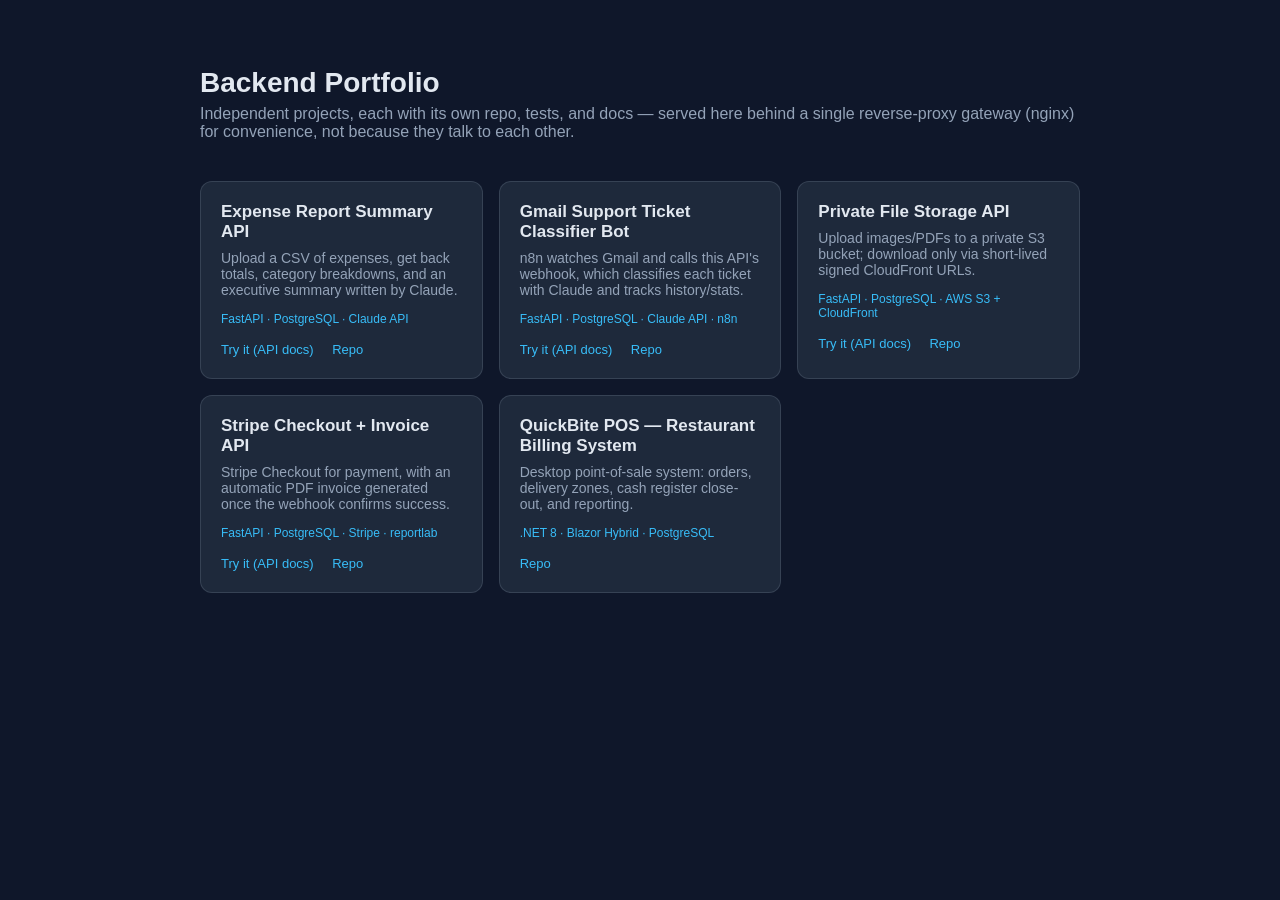
==== landing/index.html @ 59b7db84 "Initial commit: nginx reverse-proxy gateway + landing page for the portfolio Routes /expenses, /supp" ====
<!doctype html>
<html lang="en">
<head>
<meta charset="utf-8" />
<meta name="viewport" content="width=device-width, initial-scale=1" />
<title>Backend Portfolio</title>
<style>
  :root {
    --bg: #0f172a;
    --card: #1e293b;
    --text: #e2e8f0;
    --text-dim: #94a3b8;
    --accent: #38bdf8;
    --line: rgba(148, 163, 184, 0.2);
  }
  * { box-sizing: border-box; }
  body {
    margin: 0;
    font-family: -apple-system, "Segoe UI", Roboto, sans-serif;
    background: var(--bg);
    color: var(--text);
    padding: 48px 20px;
  }
  .wrap { max-width: 880px; margin: 0 auto; }
  h1 { font-size: 28px; margin-bottom: 6px; }
  p.sub { color: var(--text-dim); margin-top: 0; margin-bottom: 40px; }
  .grid {
    display: grid;
    grid-template-columns: repeat(auto-fit, minmax(260px, 1fr));
    gap: 16px;
  }
  .card {
    background: var(--card);
    border: 1px solid var(--line);
    border-radius: 12px;
    padding: 20px;
  }
  .card h2 { margin: 0 0 8px; font-size: 17px; }
  .card p { color: var(--text-dim); font-size: 14px; margin: 0 0 14px; }
  .card .stack { font-size: 12px; color: var(--accent); margin-bottom: 14px; }
  .card a {
    display: inline-block;
    font-size: 13px;
    color: var(--accent);
    text-decoration: none;
    margin-right: 14px;
  }
  .card a:hover { text-decoration: underline; }
</style>
</head>
<body>
  <div class="wrap">
    <h1>Backend Portfolio</h1>
    <p class="sub">Independent projects, each with its own repo, tests, and docs — served here behind a single reverse-proxy gateway (nginx) for convenience, not because they talk to each other.</p>

    <div class="grid">
      <div class="card">
        <h2>Expense Report Summary API</h2>
        <p>Upload a CSV of expenses, get back totals, category breakdowns, and an executive summary written by Claude.</p>
        <div class="stack">FastAPI · PostgreSQL · Claude API</div>
        <a href="/expenses/docs">Try it (API docs)</a>
        <a href="https://github.com/DylanRh2128/APIAutomatizacionAI">Repo</a>
      </div>

      <div class="card">
        <h2>Gmail Support Ticket Classifier Bot</h2>
        <p>n8n watches Gmail and calls this API's webhook, which classifies each ticket with Claude and tracks history/stats.</p>
        <div class="stack">FastAPI · PostgreSQL · Claude API · n8n</div>
        <a href="/support/docs">Try it (API docs)</a>
        <a href="https://github.com/DylanRh2128/BotAutomatizacionDiaria">Repo</a>
      </div>

      <div class="card">
        <h2>Private File Storage API</h2>
        <p>Upload images/PDFs to a private S3 bucket; download only via short-lived signed CloudFront URLs.</p>
        <div class="stack">FastAPI · PostgreSQL · AWS S3 + CloudFront</div>
        <a href="/storage/docs">Try it (API docs)</a>
        <a href="https://github.com/DylanRh2128/AlmacenamientoCDN">Repo</a>
      </div>

      <div class="card">
        <h2>Stripe Checkout + Invoice API</h2>
        <p>Stripe Checkout for payment, with an automatic PDF invoice generated once the webhook confirms success.</p>
        <div class="stack">FastAPI · PostgreSQL · Stripe · reportlab</div>
        <a href="/billing/docs">Try it (API docs)</a>
        <a href="https://github.com/DylanRh2128/PasarelaPagoFacturacion">Repo</a>
      </div>

      <div class="card">
        <h2>QuickBite POS — Restaurant Billing System</h2>
        <p>Desktop point-of-sale system: orders, delivery zones, cash register close-out, and reporting.</p>
        <div class="stack">.NET 8 · Blazor Hybrid · PostgreSQL</div>
        <a href="https://github.com/DylanRh2128/SistemaFacturacion">Repo</a>
      </div>
    </div>
  </div>
</body>
</html>
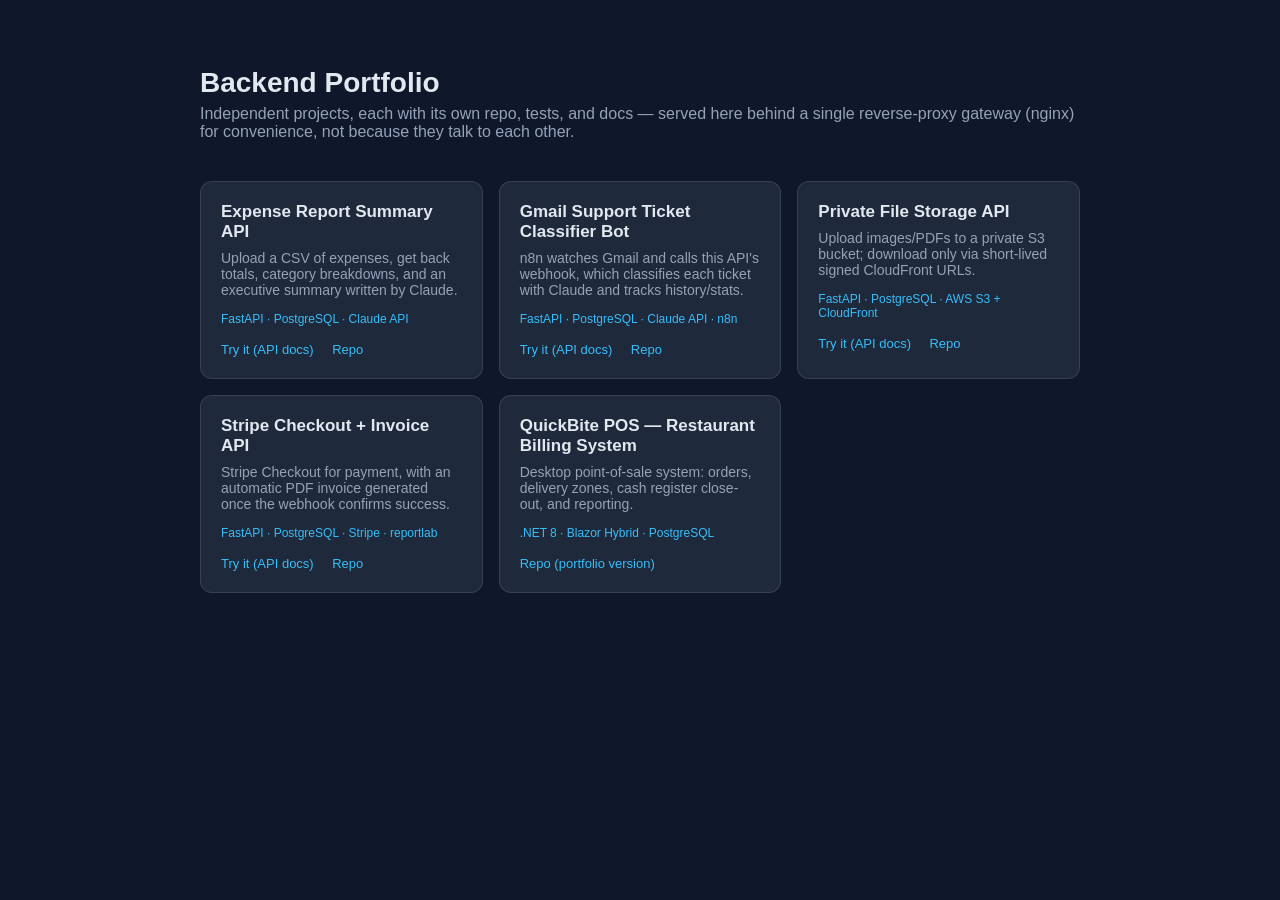
==== commit 5f1527e7: "Build from a Dockerfile, fix sibling repo paths, allow 10 MB uploads docker-compose pointed at a mac" ====
--- a/landing/index.html
+++ b/landing/index.html
@@ -90,7 +90,7 @@
         <h2>QuickBite POS — Restaurant Billing System</h2>
         <p>Desktop point-of-sale system: orders, delivery zones, cash register close-out, and reporting.</p>
         <div class="stack">.NET 8 · Blazor Hybrid · PostgreSQL</div>
-        <a href="https://github.com/DylanRh2128/SistemaFacturacion">Repo</a>
+        <a href="https://github.com/DylanRh2128/SistemaFacturacion/tree/37faba4">Repo (portfolio version)</a>
       </div>
     </div>
   </div>
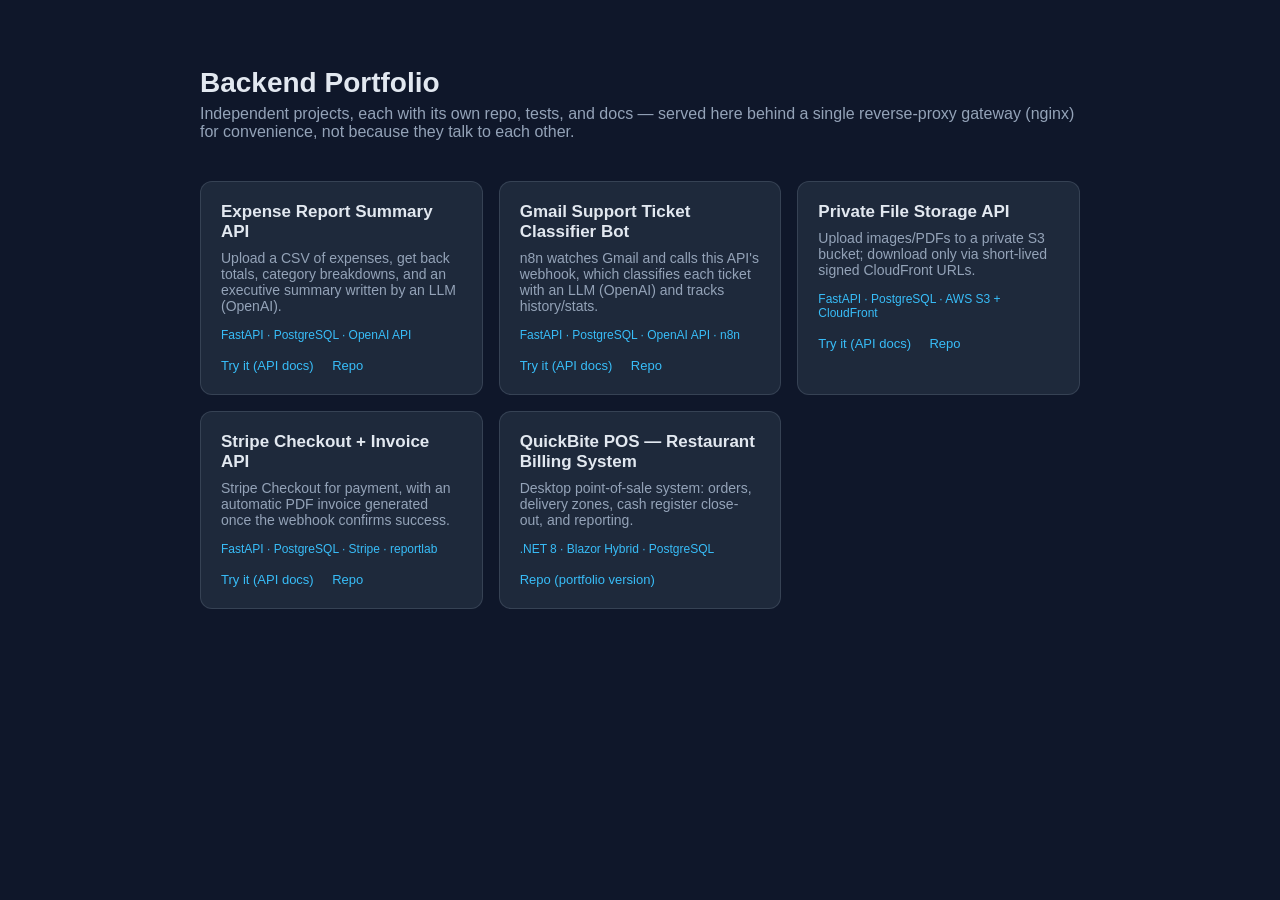
==== commit 6cdde098: "Pass OPENAI_API_KEY and OPENAI_MODEL to the AI services Co-Authored-By: Claude Opus 5.5 <noreply@ant" ====
--- a/landing/index.html
+++ b/landing/index.html
@@ -56,16 +56,16 @@
     <div class="grid">
       <div class="card">
         <h2>Expense Report Summary API</h2>
-        <p>Upload a CSV of expenses, get back totals, category breakdowns, and an executive summary written by Claude.</p>
-        <div class="stack">FastAPI · PostgreSQL · Claude API</div>
+        <p>Upload a CSV of expenses, get back totals, category breakdowns, and an executive summary written by an LLM (OpenAI).</p>
+        <div class="stack">FastAPI · PostgreSQL · OpenAI API</div>
         <a href="/expenses/docs">Try it (API docs)</a>
         <a href="https://github.com/DylanRh2128/APIAutomatizacionAI">Repo</a>
       </div>
 
       <div class="card">
         <h2>Gmail Support Ticket Classifier Bot</h2>
-        <p>n8n watches Gmail and calls this API's webhook, which classifies each ticket with Claude and tracks history/stats.</p>
-        <div class="stack">FastAPI · PostgreSQL · Claude API · n8n</div>
+        <p>n8n watches Gmail and calls this API's webhook, which classifies each ticket with an LLM (OpenAI) and tracks history/stats.</p>
+        <div class="stack">FastAPI · PostgreSQL · OpenAI API · n8n</div>
         <a href="/support/docs">Try it (API docs)</a>
         <a href="https://github.com/DylanRh2128/BotAutomatizacionDiaria">Repo</a>
       </div>
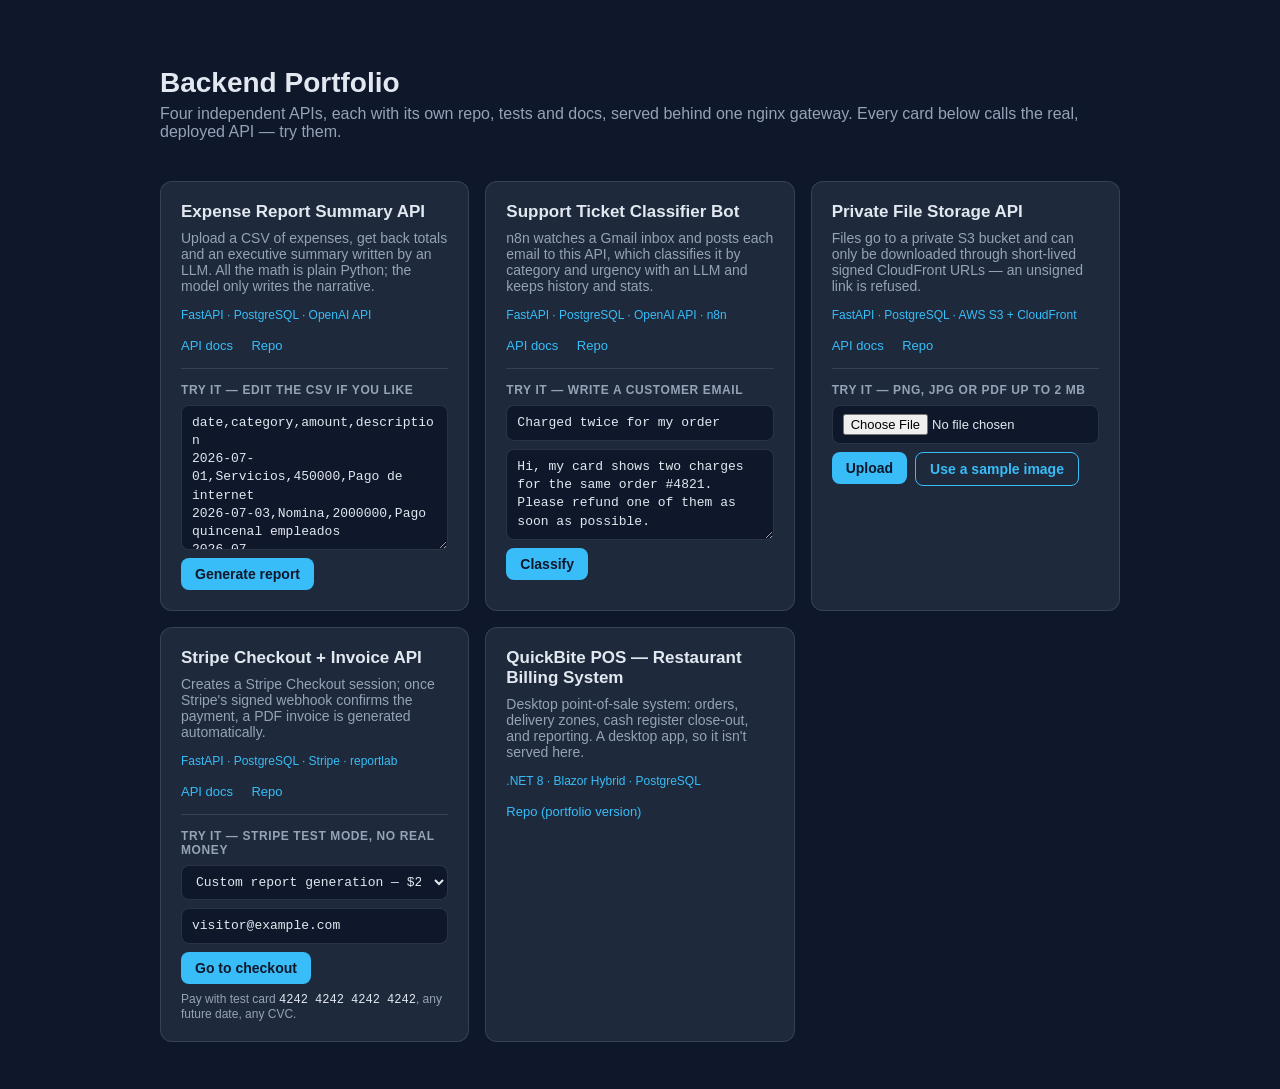
==== commit 144c1166: "Interactive demos on the landing page Each card now calls the deployed API: generate an expense repo" ====
--- a/landing/index.html
+++ b/landing/index.html
@@ -8,9 +8,12 @@
   :root {
     --bg: #0f172a;
     --card: #1e293b;
+    --field: #0f172a;
     --text: #e2e8f0;
     --text-dim: #94a3b8;
     --accent: #38bdf8;
+    --ok: #4ade80;
+    --bad: #f87171;
     --line: rgba(148, 163, 184, 0.2);
   }
   * { box-sizing: border-box; }
@@ -19,14 +22,14 @@
     font-family: -apple-system, "Segoe UI", Roboto, sans-serif;
     background: var(--bg);
     color: var(--text);
-    padding: 48px 20px;
-  }
-  .wrap { max-width: 880px; margin: 0 auto; }
+    padding: 48px 16px;
+  }
+  .wrap { max-width: 960px; margin: 0 auto; }
   h1 { font-size: 28px; margin-bottom: 6px; }
   p.sub { color: var(--text-dim); margin-top: 0; margin-bottom: 40px; }
   .grid {
     display: grid;
-    grid-template-columns: repeat(auto-fit, minmax(260px, 1fr));
+    grid-template-columns: repeat(auto-fit, minmax(300px, 1fr));
     gap: 16px;
   }
   .card {
@@ -34,65 +37,258 @@
     border: 1px solid var(--line);
     border-radius: 12px;
     padding: 20px;
+    display: flex;
+    flex-direction: column;
+    min-width: 0;
   }
   .card h2 { margin: 0 0 8px; font-size: 17px; }
   .card p { color: var(--text-dim); font-size: 14px; margin: 0 0 14px; }
-  .card .stack { font-size: 12px; color: var(--accent); margin-bottom: 14px; }
-  .card a {
-    display: inline-block;
+  .stack { font-size: 12px; color: var(--accent); margin-bottom: 14px; }
+  .links a {
     font-size: 13px;
     color: var(--accent);
     text-decoration: none;
     margin-right: 14px;
   }
-  .card a:hover { text-decoration: underline; }
+  .links a:hover { text-decoration: underline; }
+  .demo {
+    border-top: 1px solid var(--line);
+    margin-top: 14px;
+    padding-top: 14px;
+    display: flex;
+    flex-direction: column;
+    gap: 8px;
+  }
+  .demo .label { font-size: 12px; font-weight: 600; text-transform: uppercase; letter-spacing: .05em; color: var(--text-dim); }
+  textarea, input, select {
+    width: 100%;
+    background: var(--field);
+    color: var(--text);
+    border: 1px solid var(--line);
+    border-radius: 8px;
+    padding: 8px 10px;
+    font: 13px/1.4 ui-monospace, Consolas, monospace;
+  }
+  textarea { resize: vertical; }
+  input[type=file] { font-family: inherit; }
+  button {
+    align-self: flex-start;
+    background: var(--accent);
+    color: #0f172a;
+    border: 0;
+    border-radius: 8px;
+    padding: 8px 14px;
+    font-weight: 600;
+    font-size: 14px;
+    cursor: pointer;
+  }
+  button.secondary { background: transparent; color: var(--accent); border: 1px solid var(--accent); }
+  button:disabled { opacity: .5; cursor: wait; }
+  .row { display: flex; gap: 8px; flex-wrap: wrap; }
+  .out { font-size: 14px; line-height: 1.5; overflow-wrap: anywhere; }
+  .out:empty { display: none; }
+  .out .err { color: var(--bad); }
+  .out .ok { color: var(--ok); }
+  .out a { color: var(--accent); }
+  .pill { display: inline-block; padding: 2px 8px; border-radius: 999px; font-size: 12px; font-weight: 600; background: rgba(56, 189, 248, .15); color: var(--accent); margin-right: 6px; }
+  .pill.high { background: rgba(248, 113, 113, .15); color: var(--bad); }
+  details { font-size: 12px; color: var(--text-dim); }
+  details pre { white-space: pre-wrap; overflow-wrap: anywhere; max-height: 240px; overflow: auto; background: var(--field); padding: 8px; border-radius: 8px; }
+  .hint { font-size: 12px; color: var(--text-dim); }
+  code { font-size: 12px; color: var(--text); }
 </style>
 </head>
 <body>
   <div class="wrap">
     <h1>Backend Portfolio</h1>
-    <p class="sub">Independent projects, each with its own repo, tests, and docs — served here behind a single reverse-proxy gateway (nginx) for convenience, not because they talk to each other.</p>
+    <p class="sub">Four independent APIs, each with its own repo, tests and docs, served behind one nginx gateway. Every card below calls the real, deployed API — try them.</p>
 
     <div class="grid">
       <div class="card">
         <h2>Expense Report Summary API</h2>
-        <p>Upload a CSV of expenses, get back totals, category breakdowns, and an executive summary written by an LLM (OpenAI).</p>
+        <p>Upload a CSV of expenses, get back totals and an executive summary written by an LLM. All the math is plain Python; the model only writes the narrative.</p>
         <div class="stack">FastAPI · PostgreSQL · OpenAI API</div>
-        <a href="/expenses/docs">Try it (API docs)</a>
-        <a href="https://github.com/DylanRh2128/APIAutomatizacionAI">Repo</a>
-      </div>
-
-      <div class="card">
-        <h2>Gmail Support Ticket Classifier Bot</h2>
-        <p>n8n watches Gmail and calls this API's webhook, which classifies each ticket with an LLM (OpenAI) and tracks history/stats.</p>
+        <div class="links">
+          <a href="/expenses/docs">API docs</a>
+          <a href="https://github.com/DylanRh2128/APIAutomatizacionAI">Repo</a>
+        </div>
+        <form class="demo" id="expenses">
+          <span class="label">Try it — edit the CSV if you like</span>
+          <textarea name="csv" rows="7" spellcheck="false">date,category,amount,description
+2026-07-01,Servicios,450000,Pago de internet
+2026-07-03,Nomina,2000000,Pago quincenal empleados
+2026-07-05,Insumos,180000,Compra de empaques
+2026-07-08,Insumos,4500000,Compra grande de insumos poco comun
+2026-07-10,Servicios,90000,Agua
+2026-07-12,Nomina,2000000,Pago quincenal empleados
+2026-07-15,Insumos,150000,Compra de servilletas</textarea>
+          <button>Generate report</button>
+          <div class="out"></div>
+        </form>
+      </div>
+
+      <div class="card">
+        <h2>Support Ticket Classifier Bot</h2>
+        <p>n8n watches a Gmail inbox and posts each email to this API, which classifies it by category and urgency with an LLM and keeps history and stats.</p>
         <div class="stack">FastAPI · PostgreSQL · OpenAI API · n8n</div>
-        <a href="/support/docs">Try it (API docs)</a>
-        <a href="https://github.com/DylanRh2128/BotAutomatizacionDiaria">Repo</a>
+        <div class="links">
+          <a href="/support/docs">API docs</a>
+          <a href="https://github.com/DylanRh2128/BotAutomatizacionDiaria">Repo</a>
+        </div>
+        <form class="demo" id="support">
+          <span class="label">Try it — write a customer email</span>
+          <input name="subject" value="Charged twice for my order" maxlength="200" />
+          <textarea name="body" rows="4" maxlength="2000">Hi, my card shows two charges for the same order #4821. Please refund one of them as soon as possible.</textarea>
+          <button>Classify</button>
+          <div class="out"></div>
+        </form>
       </div>
 
       <div class="card">
         <h2>Private File Storage API</h2>
-        <p>Upload images/PDFs to a private S3 bucket; download only via short-lived signed CloudFront URLs.</p>
+        <p>Files go to a private S3 bucket and can only be downloaded through short-lived signed CloudFront URLs — an unsigned link is refused.</p>
         <div class="stack">FastAPI · PostgreSQL · AWS S3 + CloudFront</div>
-        <a href="/storage/docs">Try it (API docs)</a>
-        <a href="https://github.com/DylanRh2128/AlmacenamientoCDN">Repo</a>
+        <div class="links">
+          <a href="/storage/docs">API docs</a>
+          <a href="https://github.com/DylanRh2128/AlmacenamientoCDN">Repo</a>
+        </div>
+        <form class="demo" id="storage">
+          <span class="label">Try it — PNG, JPG or PDF up to 2 MB</span>
+          <input type="file" name="file" accept="image/png,image/jpeg,application/pdf" />
+          <div class="row">
+            <button>Upload</button>
+            <button type="button" class="secondary" data-sample>Use a sample image</button>
+          </div>
+          <div class="out"></div>
+        </form>
       </div>
 
       <div class="card">
         <h2>Stripe Checkout + Invoice API</h2>
-        <p>Stripe Checkout for payment, with an automatic PDF invoice generated once the webhook confirms success.</p>
+        <p>Creates a Stripe Checkout session; once Stripe's signed webhook confirms the payment, a PDF invoice is generated automatically.</p>
         <div class="stack">FastAPI · PostgreSQL · Stripe · reportlab</div>
-        <a href="/billing/docs">Try it (API docs)</a>
-        <a href="https://github.com/DylanRh2128/PasarelaPagoFacturacion">Repo</a>
+        <div class="links">
+          <a href="/billing/docs">API docs</a>
+          <a href="https://github.com/DylanRh2128/PasarelaPagoFacturacion">Repo</a>
+        </div>
+        <form class="demo" id="billing">
+          <span class="label">Try it — Stripe test mode, no real money</span>
+          <select name="product_id">
+            <option value="report_generation">Custom report generation — $20</option>
+            <option value="consulting_session">1-hour consulting session — $50</option>
+          </select>
+          <input type="email" name="customer_email" value="visitor@example.com" required />
+          <button>Go to checkout</button>
+          <span class="hint">Pay with test card <code>4242 4242 4242 4242</code>, any future date, any CVC.</span>
+          <div class="out"></div>
+        </form>
       </div>
 
       <div class="card">
         <h2>QuickBite POS — Restaurant Billing System</h2>
-        <p>Desktop point-of-sale system: orders, delivery zones, cash register close-out, and reporting.</p>
+        <p>Desktop point-of-sale system: orders, delivery zones, cash register close-out, and reporting. A desktop app, so it isn't served here.</p>
         <div class="stack">.NET 8 · Blazor Hybrid · PostgreSQL</div>
-        <a href="https://github.com/DylanRh2128/SistemaFacturacion/tree/37faba4">Repo (portfolio version)</a>
+        <div class="links">
+          <a href="https://github.com/DylanRh2128/SistemaFacturacion/tree/37faba4">Repo (portfolio version)</a>
+        </div>
       </div>
     </div>
   </div>
+
+<script>
+const esc = s => String(s).replace(/[&<>"']/g, c => ({"&": "&amp;", "<": "&lt;", ">": "&gt;", '"': "&quot;", "'": "&#39;"}[c]));
+const money = n => n.toLocaleString("en-US", {maximumFractionDigits: 2});
+
+async function call(url, options) {
+  const res = await fetch(url, options);
+  const text = await res.text();
+  let data;
+  try { data = JSON.parse(text); } catch { data = text; }
+  if (res.ok) return data;
+  const detail = res.status === 429 ? "Too many tries from your network — wait a minute and try again."
+    : res.status === 413 ? "That file is too large for the demo."
+    : (data && data.detail) ? (typeof data.detail === "string" ? data.detail : JSON.stringify(data.detail))
+    : `Request failed (${res.status}).`;
+  throw new Error(detail);
+}
+
+const raw = data => `<details><summary>Raw JSON response</summary><pre>${esc(JSON.stringify(data, null, 2))}</pre></details>`;
+
+function demo(id, run) {
+  const form = document.getElementById(id);
+  const out = form.querySelector(".out");
+  const go = async extra => {
+    const buttons = form.querySelectorAll("button");
+    buttons.forEach(b => b.disabled = true);
+    out.innerHTML = "Working…";
+    try { out.innerHTML = await run(form, extra); }
+    catch (e) { out.innerHTML = `<span class="err">${esc(e.message)}</span>`; }
+    finally { buttons.forEach(b => b.disabled = false); }
+  };
+  form.addEventListener("submit", e => { e.preventDefault(); go(); });
+  return go;
+}
+
+demo("expenses", async form => {
+  const body = new FormData();
+  body.append("file", new Blob([form.csv.value], {type: "text/csv"}), "expenses.csv");
+  const r = await call("/demo/expenses/reports", {method: "POST", body});
+  return `<p><b>Total:</b> ${money(r.total_amount)} · <b>Period:</b> ${esc(r.period_start)} → ${esc(r.period_end)}</p>
+    <p>${esc(r.summary_text).replace(/\n+/g, "</p><p>")}</p>${raw(r)}`;
+});
+
+demo("support", async form => {
+  const payload = {
+    message_id: "demo-" + crypto.randomUUID(),
+    sender: "visitor@example.com",
+    subject: form.subject.value,
+    body: form.body.value,
+  };
+  const r = await call("/demo/support/classify", {
+    method: "POST", headers: {"Content-Type": "application/json"}, body: JSON.stringify(payload),
+  });
+  return `<p><span class="pill">${esc(r.category)}</span><span class="pill ${r.urgency === "high" ? "high" : ""}">urgency: ${esc(r.urgency)}</span></p>
+    <p>${esc(r.reason)}</p>${raw(r)}`;
+});
+
+async function uploadFile(file) {
+  const body = new FormData();
+  body.append("file", file);
+  const rec = await call("/demo/storage/files", {method: "POST", body});
+  const link = await call(`/demo/storage/files/${rec.id}/download-url`);
+  const unsigned = link.url.split("?")[0];
+  return `<p class="ok">Uploaded <b>${esc(rec.original_filename)}</b> (${money(rec.size_bytes / 1024)} KB) to the private bucket.</p>
+    <p><a href="${esc(link.url)}" target="_blank" rel="noopener">Open with signed URL</a> — valid for ${link.expires_in_seconds / 60} minutes.</p>
+    <p><a href="${esc(unsigned)}" target="_blank" rel="noopener">Open without the signature</a> — CloudFront refuses it.</p>${raw({file: rec, download: link})}`;
+}
+
+const storageGo = demo("storage", async (form, sample) => {
+  const file = sample || form.file.files[0];
+  if (!file) throw new Error("Choose a file first, or use the sample image.");
+  return uploadFile(file);
+});
+
+document.querySelector("#storage [data-sample]").addEventListener("click", () => {
+  const c = document.createElement("canvas");
+  c.width = 480; c.height = 240;
+  const g = c.getContext("2d");
+  g.fillStyle = "#1e293b"; g.fillRect(0, 0, c.width, c.height);
+  g.fillStyle = "#38bdf8"; g.font = "bold 28px sans-serif";
+  g.fillText("Signed CloudFront download", 24, 110);
+  g.fillStyle = "#94a3b8"; g.font = "18px sans-serif";
+  g.fillText(new Date().toISOString(), 24, 150);
+  c.toBlob(blob => storageGo(new File([blob], "sample.png", {type: "image/png"})), "image/png");
+});
+
+demo("billing", async form => {
+  const r = await call("/billing/checkout-sessions", {
+    method: "POST",
+    headers: {"Content-Type": "application/json"},
+    body: JSON.stringify({product_id: form.product_id.value, customer_email: form.customer_email.value}),
+  });
+  location.href = r.checkout_url;
+  return "Redirecting to Stripe Checkout…";
+});
+</script>
 </body>
 </html>
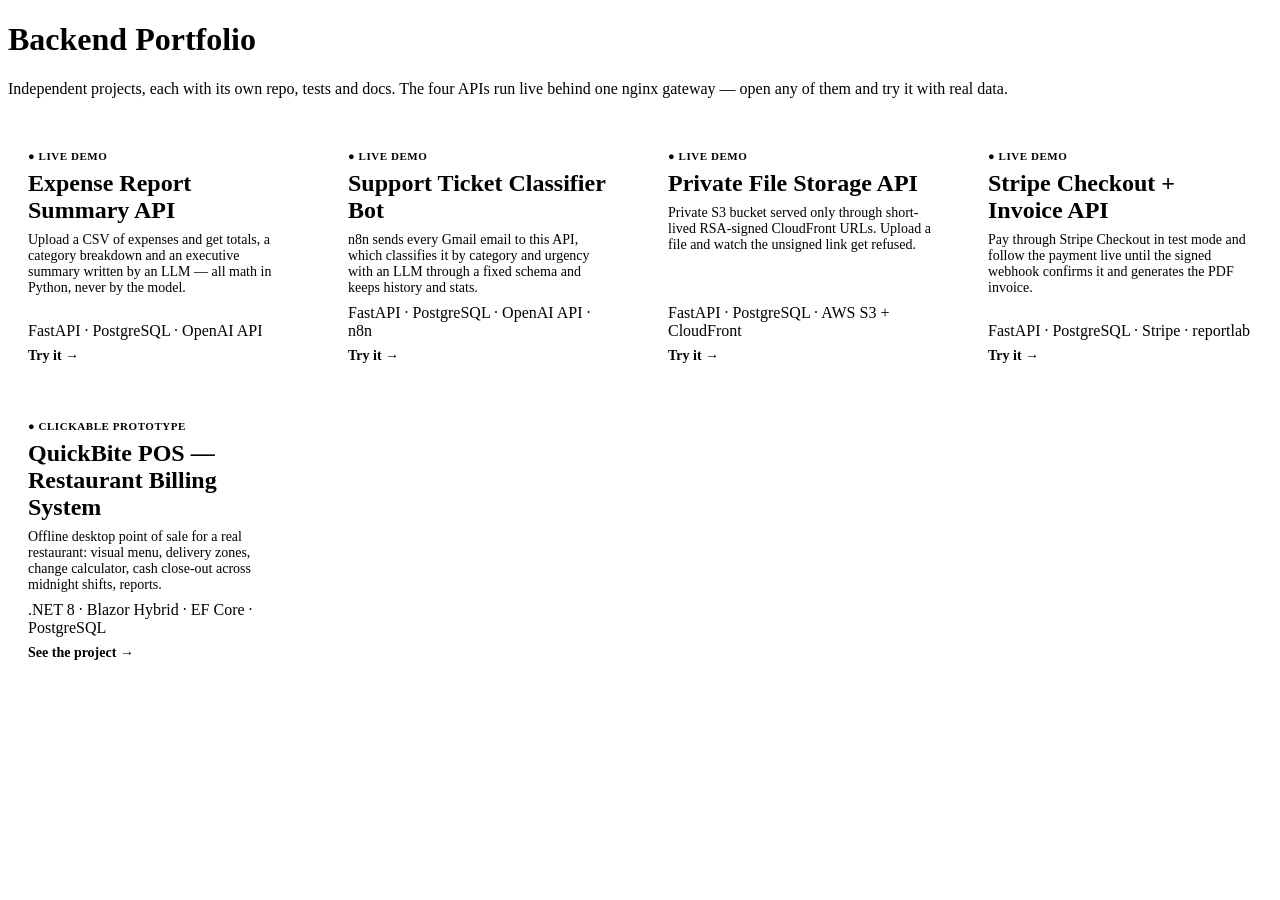
==== commit 0445da62: "One demo page per project instead of inline demos The landing becomes a set of cards, each opening i" ====
--- a/landing/index.html
+++ b/landing/index.html
@@ -4,291 +4,75 @@
 <meta charset="utf-8" />
 <meta name="viewport" content="width=device-width, initial-scale=1" />
 <title>Backend Portfolio</title>
+<link rel="stylesheet" href="/assets/demo.css" />
 <style>
-  :root {
-    --bg: #0f172a;
-    --card: #1e293b;
-    --field: #0f172a;
-    --text: #e2e8f0;
-    --text-dim: #94a3b8;
-    --accent: #38bdf8;
-    --ok: #4ade80;
-    --bad: #f87171;
-    --line: rgba(148, 163, 184, 0.2);
-  }
-  * { box-sizing: border-box; }
-  body {
-    margin: 0;
-    font-family: -apple-system, "Segoe UI", Roboto, sans-serif;
-    background: var(--bg);
-    color: var(--text);
-    padding: 48px 16px;
-  }
-  .wrap { max-width: 960px; margin: 0 auto; }
-  h1 { font-size: 28px; margin-bottom: 6px; }
-  p.sub { color: var(--text-dim); margin-top: 0; margin-bottom: 40px; }
-  .grid {
-    display: grid;
-    grid-template-columns: repeat(auto-fit, minmax(300px, 1fr));
-    gap: 16px;
-  }
-  .card {
+  .grid { display: grid; grid-template-columns: repeat(auto-fit, minmax(290px, 1fr)); gap: 16px; }
+  a.card {
+    display: flex;
+    flex-direction: column;
+    gap: 8px;
     background: var(--card);
     border: 1px solid var(--line);
     border-radius: 12px;
     padding: 20px;
-    display: flex;
-    flex-direction: column;
-    min-width: 0;
+    color: var(--text);
+    text-decoration: none;
+    transition: border-color .15s, transform .15s;
   }
-  .card h2 { margin: 0 0 8px; font-size: 17px; }
-  .card p { color: var(--text-dim); font-size: 14px; margin: 0 0 14px; }
-  .stack { font-size: 12px; color: var(--accent); margin-bottom: 14px; }
-  .links a {
-    font-size: 13px;
-    color: var(--accent);
-    text-decoration: none;
-    margin-right: 14px;
-  }
-  .links a:hover { text-decoration: underline; }
-  .demo {
-    border-top: 1px solid var(--line);
-    margin-top: 14px;
-    padding-top: 14px;
-    display: flex;
-    flex-direction: column;
-    gap: 8px;
-  }
-  .demo .label { font-size: 12px; font-weight: 600; text-transform: uppercase; letter-spacing: .05em; color: var(--text-dim); }
-  textarea, input, select {
-    width: 100%;
-    background: var(--field);
-    color: var(--text);
-    border: 1px solid var(--line);
-    border-radius: 8px;
-    padding: 8px 10px;
-    font: 13px/1.4 ui-monospace, Consolas, monospace;
-  }
-  textarea { resize: vertical; }
-  input[type=file] { font-family: inherit; }
-  button {
-    align-self: flex-start;
-    background: var(--accent);
-    color: #0f172a;
-    border: 0;
-    border-radius: 8px;
-    padding: 8px 14px;
-    font-weight: 600;
-    font-size: 14px;
-    cursor: pointer;
-  }
-  button.secondary { background: transparent; color: var(--accent); border: 1px solid var(--accent); }
-  button:disabled { opacity: .5; cursor: wait; }
-  .row { display: flex; gap: 8px; flex-wrap: wrap; }
-  .out { font-size: 14px; line-height: 1.5; overflow-wrap: anywhere; }
-  .out:empty { display: none; }
-  .out .err { color: var(--bad); }
-  .out .ok { color: var(--ok); }
-  .out a { color: var(--accent); }
-  .pill { display: inline-block; padding: 2px 8px; border-radius: 999px; font-size: 12px; font-weight: 600; background: rgba(56, 189, 248, .15); color: var(--accent); margin-right: 6px; }
-  .pill.high { background: rgba(248, 113, 113, .15); color: var(--bad); }
-  details { font-size: 12px; color: var(--text-dim); }
-  details pre { white-space: pre-wrap; overflow-wrap: anywhere; max-height: 240px; overflow: auto; background: var(--field); padding: 8px; border-radius: 8px; }
-  .hint { font-size: 12px; color: var(--text-dim); }
-  code { font-size: 12px; color: var(--text); }
+  a.card:hover, a.card:focus-visible { border-color: var(--accent); transform: translateY(-2px); }
+  a.card h2 { margin: 0; }
+  a.card p { margin: 0; color: var(--text-dim); font-size: 14px; flex: 1; }
+  a.card .stack { margin: 0; }
+  a.card .cta { color: var(--accent); font-weight: 600; font-size: 14px; }
+  .tag { display: inline-block; font-size: 11px; font-weight: 600; text-transform: uppercase; letter-spacing: .05em; color: var(--ok); }
 </style>
 </head>
 <body>
-  <div class="wrap">
-    <h1>Backend Portfolio</h1>
-    <p class="sub">Four independent APIs, each with its own repo, tests and docs, served behind one nginx gateway. Every card below calls the real, deployed API — try them.</p>
+<div class="wrap">
+  <h1>Backend Portfolio</h1>
+  <p class="lead" style="margin-bottom:32px">Independent projects, each with its own repo, tests and docs. The four APIs run live behind one nginx gateway — open any of them and try it with real data.</p>
 
-    <div class="grid">
-      <div class="card">
-        <h2>Expense Report Summary API</h2>
-        <p>Upload a CSV of expenses, get back totals and an executive summary written by an LLM. All the math is plain Python; the model only writes the narrative.</p>
-        <div class="stack">FastAPI · PostgreSQL · OpenAI API</div>
-        <div class="links">
-          <a href="/expenses/docs">API docs</a>
-          <a href="https://github.com/DylanRh2128/APIAutomatizacionAI">Repo</a>
-        </div>
-        <form class="demo" id="expenses">
-          <span class="label">Try it — edit the CSV if you like</span>
-          <textarea name="csv" rows="7" spellcheck="false">date,category,amount,description
-2026-07-01,Servicios,450000,Pago de internet
-2026-07-03,Nomina,2000000,Pago quincenal empleados
-2026-07-05,Insumos,180000,Compra de empaques
-2026-07-08,Insumos,4500000,Compra grande de insumos poco comun
-2026-07-10,Servicios,90000,Agua
-2026-07-12,Nomina,2000000,Pago quincenal empleados
-2026-07-15,Insumos,150000,Compra de servilletas</textarea>
-          <button>Generate report</button>
-          <div class="out"></div>
-        </form>
-      </div>
+  <div class="grid">
+    <a class="card" href="/expense-reports/">
+      <span class="tag">● Live demo</span>
+      <h2>Expense Report Summary API</h2>
+      <p>Upload a CSV of expenses and get totals, a category breakdown and an executive summary written by an LLM — all math in Python, never by the model.</p>
+      <div class="stack">FastAPI · PostgreSQL · OpenAI API</div>
+      <span class="cta">Try it →</span>
+    </a>
 
-      <div class="card">
-        <h2>Support Ticket Classifier Bot</h2>
-        <p>n8n watches a Gmail inbox and posts each email to this API, which classifies it by category and urgency with an LLM and keeps history and stats.</p>
-        <div class="stack">FastAPI · PostgreSQL · OpenAI API · n8n</div>
-        <div class="links">
-          <a href="/support/docs">API docs</a>
-          <a href="https://github.com/DylanRh2128/BotAutomatizacionDiaria">Repo</a>
-        </div>
-        <form class="demo" id="support">
-          <span class="label">Try it — write a customer email</span>
-          <input name="subject" value="Charged twice for my order" maxlength="200" />
-          <textarea name="body" rows="4" maxlength="2000">Hi, my card shows two charges for the same order #4821. Please refund one of them as soon as possible.</textarea>
-          <button>Classify</button>
-          <div class="out"></div>
-        </form>
-      </div>
+    <a class="card" href="/ticket-classifier/">
+      <span class="tag">● Live demo</span>
+      <h2>Support Ticket Classifier Bot</h2>
+      <p>n8n sends every Gmail email to this API, which classifies it by category and urgency with an LLM through a fixed schema and keeps history and stats.</p>
+      <div class="stack">FastAPI · PostgreSQL · OpenAI API · n8n</div>
+      <span class="cta">Try it →</span>
+    </a>
 
-      <div class="card">
-        <h2>Private File Storage API</h2>
-        <p>Files go to a private S3 bucket and can only be downloaded through short-lived signed CloudFront URLs — an unsigned link is refused.</p>
-        <div class="stack">FastAPI · PostgreSQL · AWS S3 + CloudFront</div>
-        <div class="links">
-          <a href="/storage/docs">API docs</a>
-          <a href="https://github.com/DylanRh2128/AlmacenamientoCDN">Repo</a>
-        </div>
-        <form class="demo" id="storage">
-          <span class="label">Try it — PNG, JPG or PDF up to 2 MB</span>
-          <input type="file" name="file" accept="image/png,image/jpeg,application/pdf" />
-          <div class="row">
-            <button>Upload</button>
-            <button type="button" class="secondary" data-sample>Use a sample image</button>
-          </div>
-          <div class="out"></div>
-        </form>
-      </div>
+    <a class="card" href="/file-storage/">
+      <span class="tag">● Live demo</span>
+      <h2>Private File Storage API</h2>
+      <p>Private S3 bucket served only through short-lived RSA-signed CloudFront URLs. Upload a file and watch the unsigned link get refused.</p>
+      <div class="stack">FastAPI · PostgreSQL · AWS S3 + CloudFront</div>
+      <span class="cta">Try it →</span>
+    </a>
 
-      <div class="card">
-        <h2>Stripe Checkout + Invoice API</h2>
-        <p>Creates a Stripe Checkout session; once Stripe's signed webhook confirms the payment, a PDF invoice is generated automatically.</p>
-        <div class="stack">FastAPI · PostgreSQL · Stripe · reportlab</div>
-        <div class="links">
-          <a href="/billing/docs">API docs</a>
-          <a href="https://github.com/DylanRh2128/PasarelaPagoFacturacion">Repo</a>
-        </div>
-        <form class="demo" id="billing">
-          <span class="label">Try it — Stripe test mode, no real money</span>
-          <select name="product_id">
-            <option value="report_generation">Custom report generation — $20</option>
-            <option value="consulting_session">1-hour consulting session — $50</option>
-          </select>
-          <input type="email" name="customer_email" value="visitor@example.com" required />
-          <button>Go to checkout</button>
-          <span class="hint">Pay with test card <code>4242 4242 4242 4242</code>, any future date, any CVC.</span>
-          <div class="out"></div>
-        </form>
-      </div>
+    <a class="card" href="/payments/">
+      <span class="tag">● Live demo</span>
+      <h2>Stripe Checkout + Invoice API</h2>
+      <p>Pay through Stripe Checkout in test mode and follow the payment live until the signed webhook confirms it and generates the PDF invoice.</p>
+      <div class="stack">FastAPI · PostgreSQL · Stripe · reportlab</div>
+      <span class="cta">Try it →</span>
+    </a>
 
-      <div class="card">
-        <h2>QuickBite POS — Restaurant Billing System</h2>
-        <p>Desktop point-of-sale system: orders, delivery zones, cash register close-out, and reporting. A desktop app, so it isn't served here.</p>
-        <div class="stack">.NET 8 · Blazor Hybrid · PostgreSQL</div>
-        <div class="links">
-          <a href="https://github.com/DylanRh2128/SistemaFacturacion/tree/37faba4">Repo (portfolio version)</a>
-        </div>
-      </div>
-    </div>
+    <a class="card" href="/pos/">
+      <span class="tag">● Clickable prototype</span>
+      <h2>QuickBite POS — Restaurant Billing System</h2>
+      <p>Offline desktop point of sale for a real restaurant: visual menu, delivery zones, change calculator, cash close-out across midnight shifts, reports.</p>
+      <div class="stack">.NET 8 · Blazor Hybrid · EF Core · PostgreSQL</div>
+      <span class="cta">See the project →</span>
+    </a>
   </div>
-
-<script>
-const esc = s => String(s).replace(/[&<>"']/g, c => ({"&": "&amp;", "<": "&lt;", ">": "&gt;", '"': "&quot;", "'": "&#39;"}[c]));
-const money = n => n.toLocaleString("en-US", {maximumFractionDigits: 2});
-
-async function call(url, options) {
-  const res = await fetch(url, options);
-  const text = await res.text();
-  let data;
-  try { data = JSON.parse(text); } catch { data = text; }
-  if (res.ok) return data;
-  const detail = res.status === 429 ? "Too many tries from your network — wait a minute and try again."
-    : res.status === 413 ? "That file is too large for the demo."
-    : (data && data.detail) ? (typeof data.detail === "string" ? data.detail : JSON.stringify(data.detail))
-    : `Request failed (${res.status}).`;
-  throw new Error(detail);
-}
-
-const raw = data => `<details><summary>Raw JSON response</summary><pre>${esc(JSON.stringify(data, null, 2))}</pre></details>`;
-
-function demo(id, run) {
-  const form = document.getElementById(id);
-  const out = form.querySelector(".out");
-  const go = async extra => {
-    const buttons = form.querySelectorAll("button");
-    buttons.forEach(b => b.disabled = true);
-    out.innerHTML = "Working…";
-    try { out.innerHTML = await run(form, extra); }
-    catch (e) { out.innerHTML = `<span class="err">${esc(e.message)}</span>`; }
-    finally { buttons.forEach(b => b.disabled = false); }
-  };
-  form.addEventListener("submit", e => { e.preventDefault(); go(); });
-  return go;
-}
-
-demo("expenses", async form => {
-  const body = new FormData();
-  body.append("file", new Blob([form.csv.value], {type: "text/csv"}), "expenses.csv");
-  const r = await call("/demo/expenses/reports", {method: "POST", body});
-  return `<p><b>Total:</b> ${money(r.total_amount)} · <b>Period:</b> ${esc(r.period_start)} → ${esc(r.period_end)}</p>
-    <p>${esc(r.summary_text).replace(/\n+/g, "</p><p>")}</p>${raw(r)}`;
-});
-
-demo("support", async form => {
-  const payload = {
-    message_id: "demo-" + crypto.randomUUID(),
-    sender: "visitor@example.com",
-    subject: form.subject.value,
-    body: form.body.value,
-  };
-  const r = await call("/demo/support/classify", {
-    method: "POST", headers: {"Content-Type": "application/json"}, body: JSON.stringify(payload),
-  });
-  return `<p><span class="pill">${esc(r.category)}</span><span class="pill ${r.urgency === "high" ? "high" : ""}">urgency: ${esc(r.urgency)}</span></p>
-    <p>${esc(r.reason)}</p>${raw(r)}`;
-});
-
-async function uploadFile(file) {
-  const body = new FormData();
-  body.append("file", file);
-  const rec = await call("/demo/storage/files", {method: "POST", body});
-  const link = await call(`/demo/storage/files/${rec.id}/download-url`);
-  const unsigned = link.url.split("?")[0];
-  return `<p class="ok">Uploaded <b>${esc(rec.original_filename)}</b> (${money(rec.size_bytes / 1024)} KB) to the private bucket.</p>
-    <p><a href="${esc(link.url)}" target="_blank" rel="noopener">Open with signed URL</a> — valid for ${link.expires_in_seconds / 60} minutes.</p>
-    <p><a href="${esc(unsigned)}" target="_blank" rel="noopener">Open without the signature</a> — CloudFront refuses it.</p>${raw({file: rec, download: link})}`;
-}
-
-const storageGo = demo("storage", async (form, sample) => {
-  const file = sample || form.file.files[0];
-  if (!file) throw new Error("Choose a file first, or use the sample image.");
-  return uploadFile(file);
-});
-
-document.querySelector("#storage [data-sample]").addEventListener("click", () => {
-  const c = document.createElement("canvas");
-  c.width = 480; c.height = 240;
-  const g = c.getContext("2d");
-  g.fillStyle = "#1e293b"; g.fillRect(0, 0, c.width, c.height);
-  g.fillStyle = "#38bdf8"; g.font = "bold 28px sans-serif";
-  g.fillText("Signed CloudFront download", 24, 110);
-  g.fillStyle = "#94a3b8"; g.font = "18px sans-serif";
-  g.fillText(new Date().toISOString(), 24, 150);
-  c.toBlob(blob => storageGo(new File([blob], "sample.png", {type: "image/png"})), "image/png");
-});
-
-demo("billing", async form => {
-  const r = await call("/billing/checkout-sessions", {
-    method: "POST",
-    headers: {"Content-Type": "application/json"},
-    body: JSON.stringify({product_id: form.product_id.value, customer_email: form.customer_email.value}),
-  });
-  location.href = r.checkout_url;
-  return "Redirecting to Stripe Checkout…";
-});
-</script>
+</div>
 </body>
 </html>
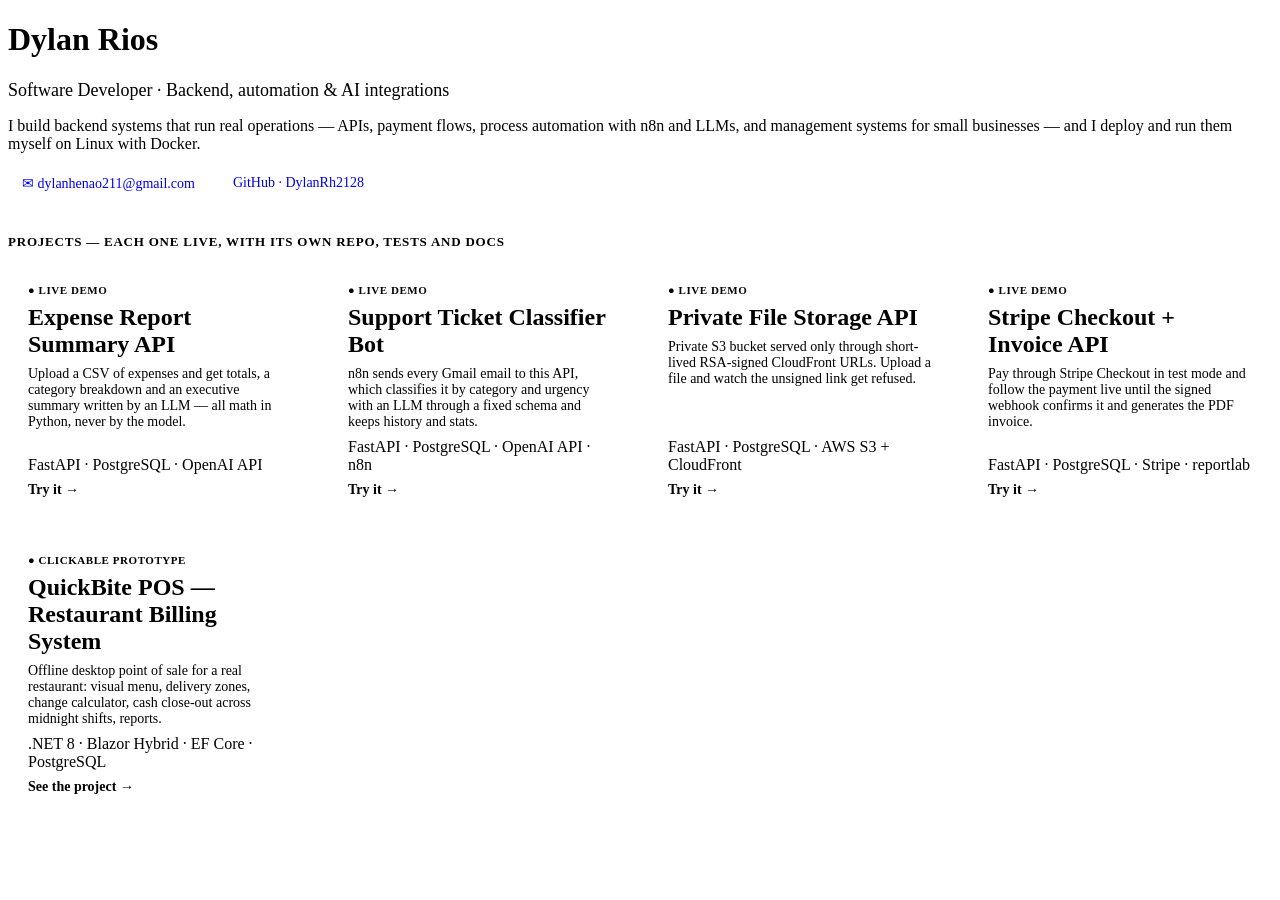
==== commit 52089d10: "Landing header with name, role and contact Co-Authored-By: Claude Opus 5.5 <noreply@anthropic.com>" ====
--- a/landing/index.html
+++ b/landing/index.html
@@ -3,7 +3,8 @@
 <head>
 <meta charset="utf-8" />
 <meta name="viewport" content="width=device-width, initial-scale=1" />
-<title>Backend Portfolio</title>
+<title>Dylan Rios · Software Developer</title>
+<meta name="description" content="Dylan Rios, software developer. Live demos of backend projects: AI automation, Stripe payments, private S3/CloudFront storage and a restaurant POS." />
 <link rel="stylesheet" href="/assets/demo.css" />
 <style>
   .grid { display: grid; grid-template-columns: repeat(auto-fit, minmax(290px, 1fr)); gap: 16px; }
@@ -25,12 +26,27 @@
   a.card .stack { margin: 0; }
   a.card .cta { color: var(--accent); font-weight: 600; font-size: 14px; }
   .tag { display: inline-block; font-size: 11px; font-weight: 600; text-transform: uppercase; letter-spacing: .05em; color: var(--ok); }
+  header { margin-bottom: 36px; }
+  header .role { font-size: 18px; color: var(--accent); margin: 0 0 12px; }
+  header .contact { display: flex; flex-wrap: wrap; gap: 10px; margin-top: 16px; }
+  header .contact a { font-size: 14px; text-decoration: none; border: 1px solid var(--line); border-radius: 999px; padding: 6px 14px; background: var(--card); }
+  header .contact a:hover { border-color: var(--accent); }
+  h2.section { font-size: 13px; text-transform: uppercase; letter-spacing: .06em; color: var(--text-dim); margin: 0 0 14px; }
 </style>
 </head>
 <body>
 <div class="wrap">
-  <h1>Backend Portfolio</h1>
-  <p class="lead" style="margin-bottom:32px">Independent projects, each with its own repo, tests and docs. The four APIs run live behind one nginx gateway — open any of them and try it with real data.</p>
+  <header>
+    <h1>Dylan Rios</h1>
+    <p class="role">Software Developer · Backend, automation &amp; AI integrations</p>
+    <p class="lead">I build backend systems that run real operations — APIs, payment flows, process automation with n8n and LLMs, and management systems for small businesses — and I deploy and run them myself on Linux with Docker.</p>
+    <nav class="contact">
+      <a href="mailto:dylanhenao211@gmail.com">✉ dylanhenao211@gmail.com</a>
+      <a href="https://github.com/DylanRh2128" target="_blank" rel="noopener">GitHub · DylanRh2128</a>
+    </nav>
+  </header>
+
+  <h2 class="section">Projects — each one live, with its own repo, tests and docs</h2>
 
   <div class="grid">
     <a class="card" href="/expense-reports/">
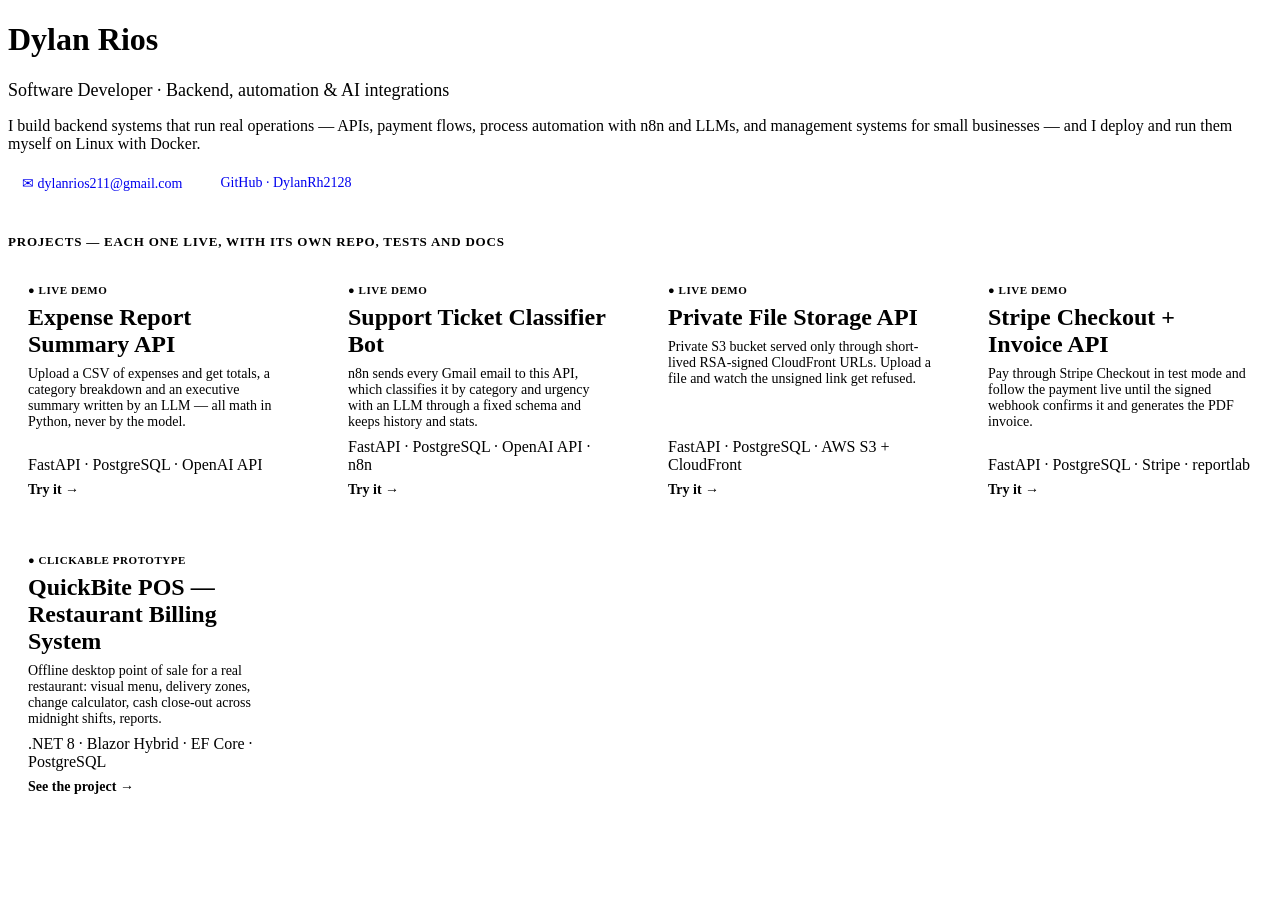
==== commit 551a7bca: "Contact email: dylanrios211@gmail.com Co-Authored-By: Claude Opus 5.5 <noreply@anthropic.com>" ====
--- a/landing/index.html
+++ b/landing/index.html
@@ -38,57 +38,84 @@
 <div class="wrap">
   <header>
     <h1>Dylan Rios</h1>
-    <p class="role">Software Developer · Backend, automation &amp; AI integrations</p>
-    <p class="lead">I build backend systems that run real operations — APIs, payment flows, process automation with n8n and LLMs, and management systems for small businesses — and I deploy and run them myself on Linux with Docker.</p>
+    <p class="role" data-i18n="role">Software Developer · Backend, automation &amp; AI integrations</p>
+    <p class="lead" data-i18n="intro">I build backend systems that run real operations — APIs, payment flows, process automation with n8n and LLMs, and management systems for small businesses — and I deploy and run them myself on Linux with Docker.</p>
     <nav class="contact">
-      <a href="mailto:dylanhenao211@gmail.com">✉ dylanhenao211@gmail.com</a>
+      <a href="mailto:dylanrios211@gmail.com">✉ dylanrios211@gmail.com</a>
       <a href="https://github.com/DylanRh2128" target="_blank" rel="noopener">GitHub · DylanRh2128</a>
     </nav>
   </header>
 
-  <h2 class="section">Projects — each one live, with its own repo, tests and docs</h2>
+  <h2 class="section" data-i18n="projects">Projects — each one live, with its own repo, tests and docs</h2>
 
   <div class="grid">
     <a class="card" href="/expense-reports/">
-      <span class="tag">● Live demo</span>
-      <h2>Expense Report Summary API</h2>
-      <p>Upload a CSV of expenses and get totals, a category breakdown and an executive summary written by an LLM — all math in Python, never by the model.</p>
+      <span class="tag" data-i18n="live">● Live demo</span>
+      <h2 data-i18n="exp.title">Expense Report Summary API</h2>
+      <p data-i18n="exp.desc">Upload a CSV of expenses and get totals, a category breakdown and an executive summary written by an LLM — all math in Python, never by the model.</p>
       <div class="stack">FastAPI · PostgreSQL · OpenAI API</div>
-      <span class="cta">Try it →</span>
+      <span class="cta" data-i18n="try">Try it →</span>
     </a>
 
     <a class="card" href="/ticket-classifier/">
-      <span class="tag">● Live demo</span>
-      <h2>Support Ticket Classifier Bot</h2>
-      <p>n8n sends every Gmail email to this API, which classifies it by category and urgency with an LLM through a fixed schema and keeps history and stats.</p>
+      <span class="tag" data-i18n="live">● Live demo</span>
+      <h2 data-i18n="sup.title">Support Ticket Classifier Bot</h2>
+      <p data-i18n="sup.desc">n8n sends every Gmail email to this API, which classifies it by category and urgency with an LLM through a fixed schema and keeps history and stats.</p>
       <div class="stack">FastAPI · PostgreSQL · OpenAI API · n8n</div>
-      <span class="cta">Try it →</span>
+      <span class="cta" data-i18n="try">Try it →</span>
     </a>
 
     <a class="card" href="/file-storage/">
-      <span class="tag">● Live demo</span>
-      <h2>Private File Storage API</h2>
-      <p>Private S3 bucket served only through short-lived RSA-signed CloudFront URLs. Upload a file and watch the unsigned link get refused.</p>
+      <span class="tag" data-i18n="live">● Live demo</span>
+      <h2 data-i18n="sto.title">Private File Storage API</h2>
+      <p data-i18n="sto.desc">Private S3 bucket served only through short-lived RSA-signed CloudFront URLs. Upload a file and watch the unsigned link get refused.</p>
       <div class="stack">FastAPI · PostgreSQL · AWS S3 + CloudFront</div>
-      <span class="cta">Try it →</span>
+      <span class="cta" data-i18n="try">Try it →</span>
     </a>
 
     <a class="card" href="/payments/">
-      <span class="tag">● Live demo</span>
-      <h2>Stripe Checkout + Invoice API</h2>
-      <p>Pay through Stripe Checkout in test mode and follow the payment live until the signed webhook confirms it and generates the PDF invoice.</p>
+      <span class="tag" data-i18n="live">● Live demo</span>
+      <h2 data-i18n="pay.title">Stripe Checkout + Invoice API</h2>
+      <p data-i18n="pay.desc">Pay through Stripe Checkout in test mode and follow the payment live until the signed webhook confirms it and generates the PDF invoice.</p>
       <div class="stack">FastAPI · PostgreSQL · Stripe · reportlab</div>
-      <span class="cta">Try it →</span>
+      <span class="cta" data-i18n="try">Try it →</span>
     </a>
 
     <a class="card" href="/pos/">
-      <span class="tag">● Clickable prototype</span>
-      <h2>QuickBite POS — Restaurant Billing System</h2>
-      <p>Offline desktop point of sale for a real restaurant: visual menu, delivery zones, change calculator, cash close-out across midnight shifts, reports.</p>
+      <span class="tag" data-i18n="proto">● Clickable prototype</span>
+      <h2 data-i18n="pos.title">QuickBite POS — Restaurant Billing System</h2>
+      <p data-i18n="pos.desc">Offline desktop point of sale for a real restaurant: visual menu, delivery zones, change calculator, cash close-out across midnight shifts, reports.</p>
       <div class="stack">.NET 8 · Blazor Hybrid · EF Core · PostgreSQL</div>
-      <span class="cta">See the project →</span>
+      <span class="cta" data-i18n="see">See the project →</span>
     </a>
   </div>
 </div>
+
+<script src="/assets/demo.js"></script>
+<script>
+i18n({
+  en: {},
+  es: {
+    title: "Dylan Rios · Desarrollador de software",
+    role: "Desarrollador de software · Backend, automatización e integraciones con IA",
+    intro: "Construyo sistemas backend que sostienen operaciones reales — APIs, flujos de pago, automatización de procesos con n8n y LLMs, y sistemas de gestión para pequeñas empresas — y los despliego y opero yo mismo en Linux con Docker.",
+    projects: "Proyectos — todos en vivo, cada uno con su repo, tests y documentación",
+    live: "● Demo en vivo",
+    proto: "● Prototipo navegable",
+    try: "Probarlo →",
+    see: "Ver el proyecto →",
+    "exp.title": "API de resumen de gastos",
+    "exp.desc": "Sube un CSV de gastos y obtén totales, el desglose por categoría y un resumen ejecutivo escrito por un LLM — todas las cuentas en Python, nunca las hace el modelo.",
+    "sup.title": "Bot clasificador de tickets de soporte",
+    "sup.desc": "n8n envía cada correo de Gmail a esta API, que lo clasifica por categoría y urgencia con un LLM a través de un esquema fijo y guarda historial y estadísticas.",
+    "sto.title": "API de almacenamiento privado de archivos",
+    "sto.desc": "Bucket S3 privado que solo se sirve por URLs de CloudFront firmadas con RSA y de corta duración. Sube un archivo y mira cómo se rechaza el enlace sin firma.",
+    "pay.title": "API de pagos con Stripe y facturación",
+    "pay.desc": "Paga con Stripe Checkout en modo prueba y sigue el pago en vivo hasta que el webhook firmado lo confirma y genera la factura en PDF.",
+    "pos.title": "QuickBite POS — Sistema de facturación para restaurante",
+    "pos.desc": "Punto de venta de escritorio sin internet para un restaurante real: menú visual, zonas de domicilio, cálculo de vueltas, cuadre de caja en turnos que cruzan la medianoche y reportes.",
+  },
+});
+</script>
 </body>
 </html>
